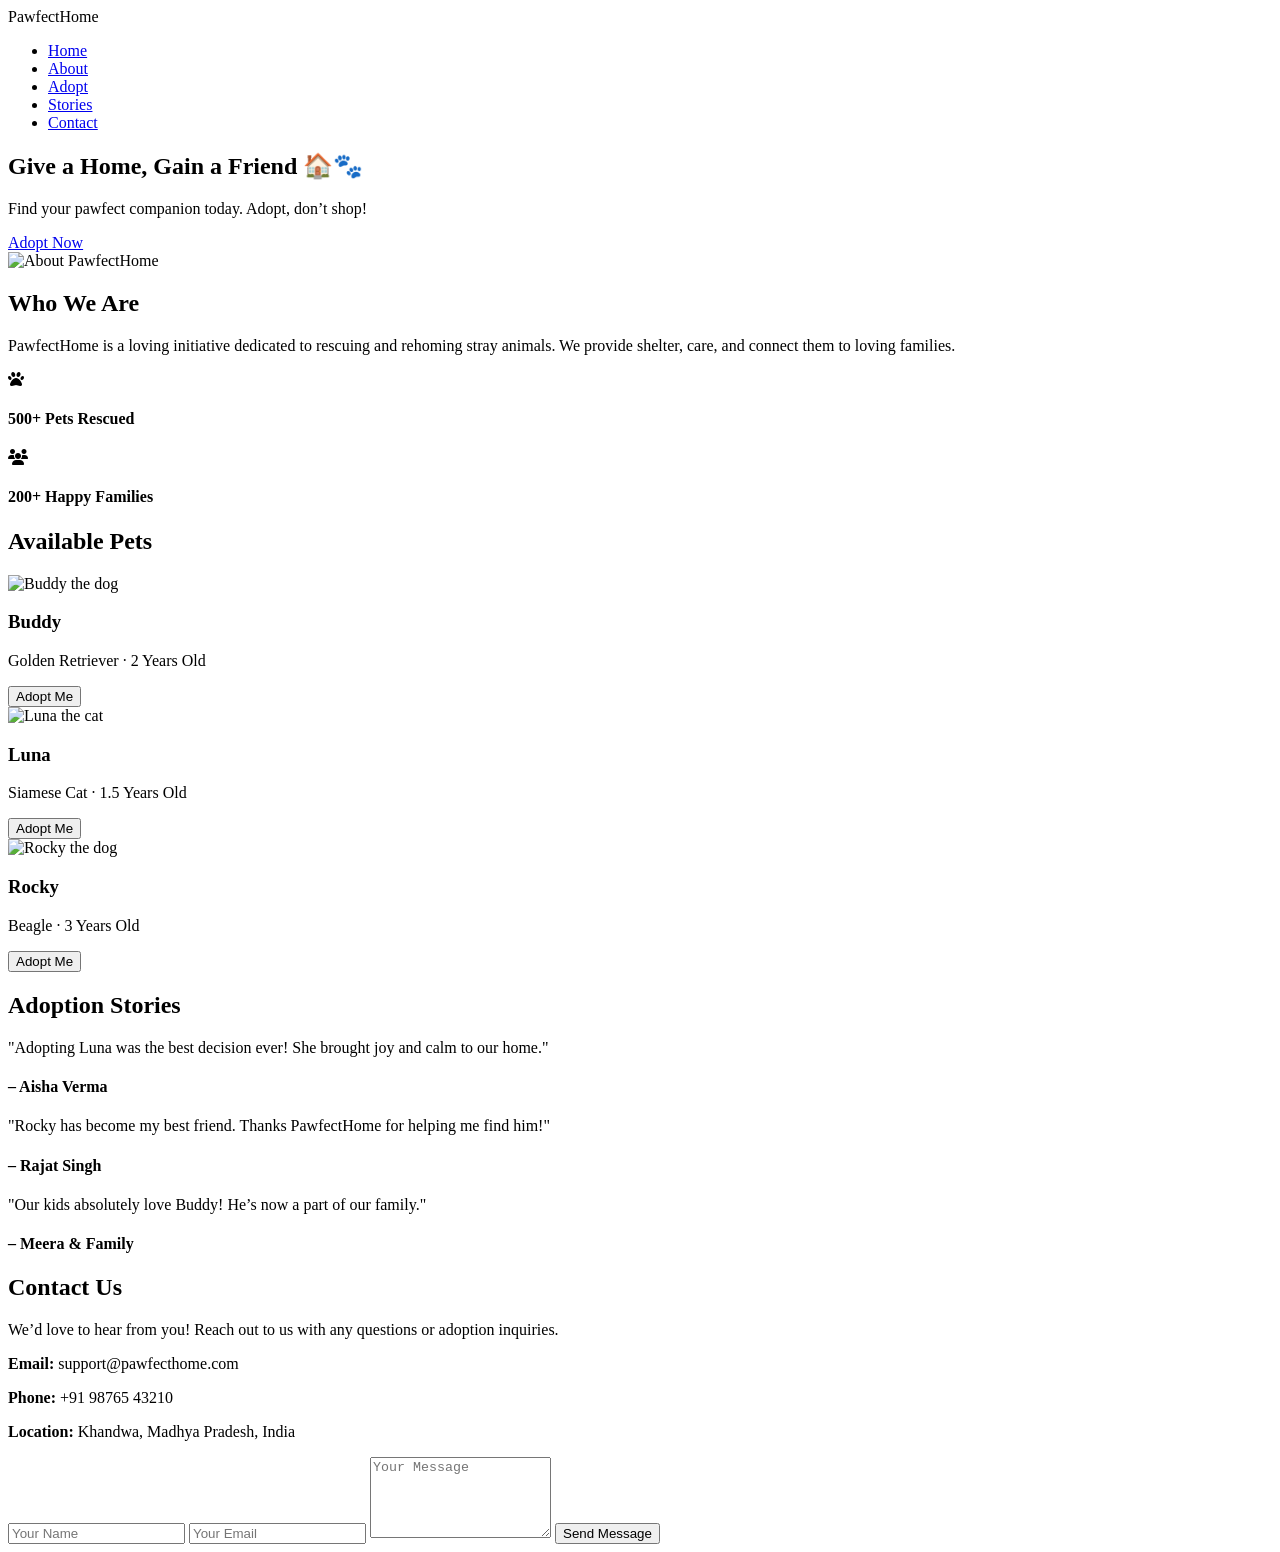
==== index.html @ afbe3dae "Add files via upload" ====
<!DOCTYPE html>
<html lang="en">
<head>
  <meta charset="UTF-8" />
  <meta name="viewport" content="width=device-width, initial-scale=1.0"/>
  <title>PawfectHome - Pet Adoption Portal</title>
  <link rel="stylesheet" href="/css/Style.css">
  <link rel="stylesheet" href="https://cdnjs.cloudflare.com/ajax/libs/font-awesome/6.4.0/css/all.min.css">

</head>
<body>
  <header class="navbar" id="navbar">
    <div class="container">
      <div class="logo">PawfectHome</div>
      <nav class="nav" id="nav">
        <ul>
          <li><a href="#home">Home</a></li>
          <li><a href="#about">About</a></li>
          <li><a href="#pets">Adopt</a></li>
          <li><a href="#stories">Stories</a></li>
          <li><a href="#contact">Contact</a></li>
        </ul>
      </nav>
      <div class="hamburger" id="hamburger">
      </div>
    </div>
  </header>
  <section class="hero" id="home">
  <div class="hero-content">
    <h1>Give a Home, Gain a Friend 🏠🐾</h1>
    <p>Find your pawfect companion today. Adopt, don’t shop!</p>
    <a href="#adopt" class="cta-btn">Adopt Now</a>
  </div>
</section>

  <section id="about" class="about-section reveal">
  <div class="about-container">
    <div class="about-image">
      <img src="../images/pets-3715733_640.jpg" alt="About PawfectHome">
    </div>
    <div class="about-content">
      <h2>Who We Are</h2>
      <p>
        PawfectHome is a loving initiative dedicated to rescuing and rehoming stray animals.
        We provide shelter, care, and connect them to loving families.
      </p>
      <div class="about-highlights">
        <div class="highlight-box">
          <i class="fas fa-paw"></i>
          <h4>500+ Pets Rescued</h4>
        </div>
        <div class="highlight-box">
          <i class="fas fa-users"></i>
          <h4>200+ Happy Families</h4>
        </div>
      </div>
    </div>
  </div>
</section>


  <section class="available-pets" id="pets">
  <h2>Available Pets</h2>
  <div class="pets-container">
    <div class="pet-card">
      <img src="../images/puppies-1871260_640.jpg" alt="Buddy the dog" />
      <h3>Buddy</h3>
      <p>Golden Retriever · 2 Years Old</p>
      <button>Adopt Me</button>
    </div>
    <div class="pet-card">
      <img src="../images/cat-2124270_640.jpg" alt="Luna the cat" />
      <h3>Luna</h3>
      <p>Siamese Cat · 1.5 Years Old</p>
      <button>Adopt Me</button>
    </div>
    <div class="pet-card">
      <img src="../images/beagle-5347232_640.jpg" alt="Rocky the dog" />
      <h3>Rocky</h3>
      <p>Beagle · 3 Years Old</p>
      <button>Adopt Me</button>
    </div>
  </div>
</section>


  <section class="adoption-stories" id="stories">
  <h2>Adoption Stories</h2>
  <div class="stories-container">
    <div class="story-card">
      <p>"Adopting Luna was the best decision ever! She brought joy and calm to our home."</p>
      <h4>– Aisha Verma</h4>
    </div>
    <div class="story-card">
      <p>"Rocky has become my best friend. Thanks PawfectHome for helping me find him!"</p>
      <h4>– Rajat Singh</h4>
    </div>
    <div class="story-card">
      <p>"Our kids absolutely love Buddy! He’s now a part of our family."</p>
      <h4>– Meera & Family</h4>
    </div>
  </div>
</section>

  <section class="contact" id="contact">
  <h2>Contact Us</h2>
  <p>We’d love to hear from you! Reach out to us with any questions or adoption inquiries.</p>
  
  <div class="contact-info">
    <p><strong>Email:</strong> support@pawfecthome.com</p>
    <p><strong>Phone:</strong> +91 98765 43210</p>
    <p><strong>Location:</strong> Khandwa, Madhya Pradesh, India</p>
  </div>

  <form class="contact-form">
    <input type="text" placeholder="Your Name" required>
    <input type="email" placeholder="Your Email" required>
    <textarea placeholder="Your Message" rows="5" required></textarea>
    <button type="submit">Send Message</button>
  </form>
</section>


  <script src="/javascript/Script.js"></script>

</body>
</html>
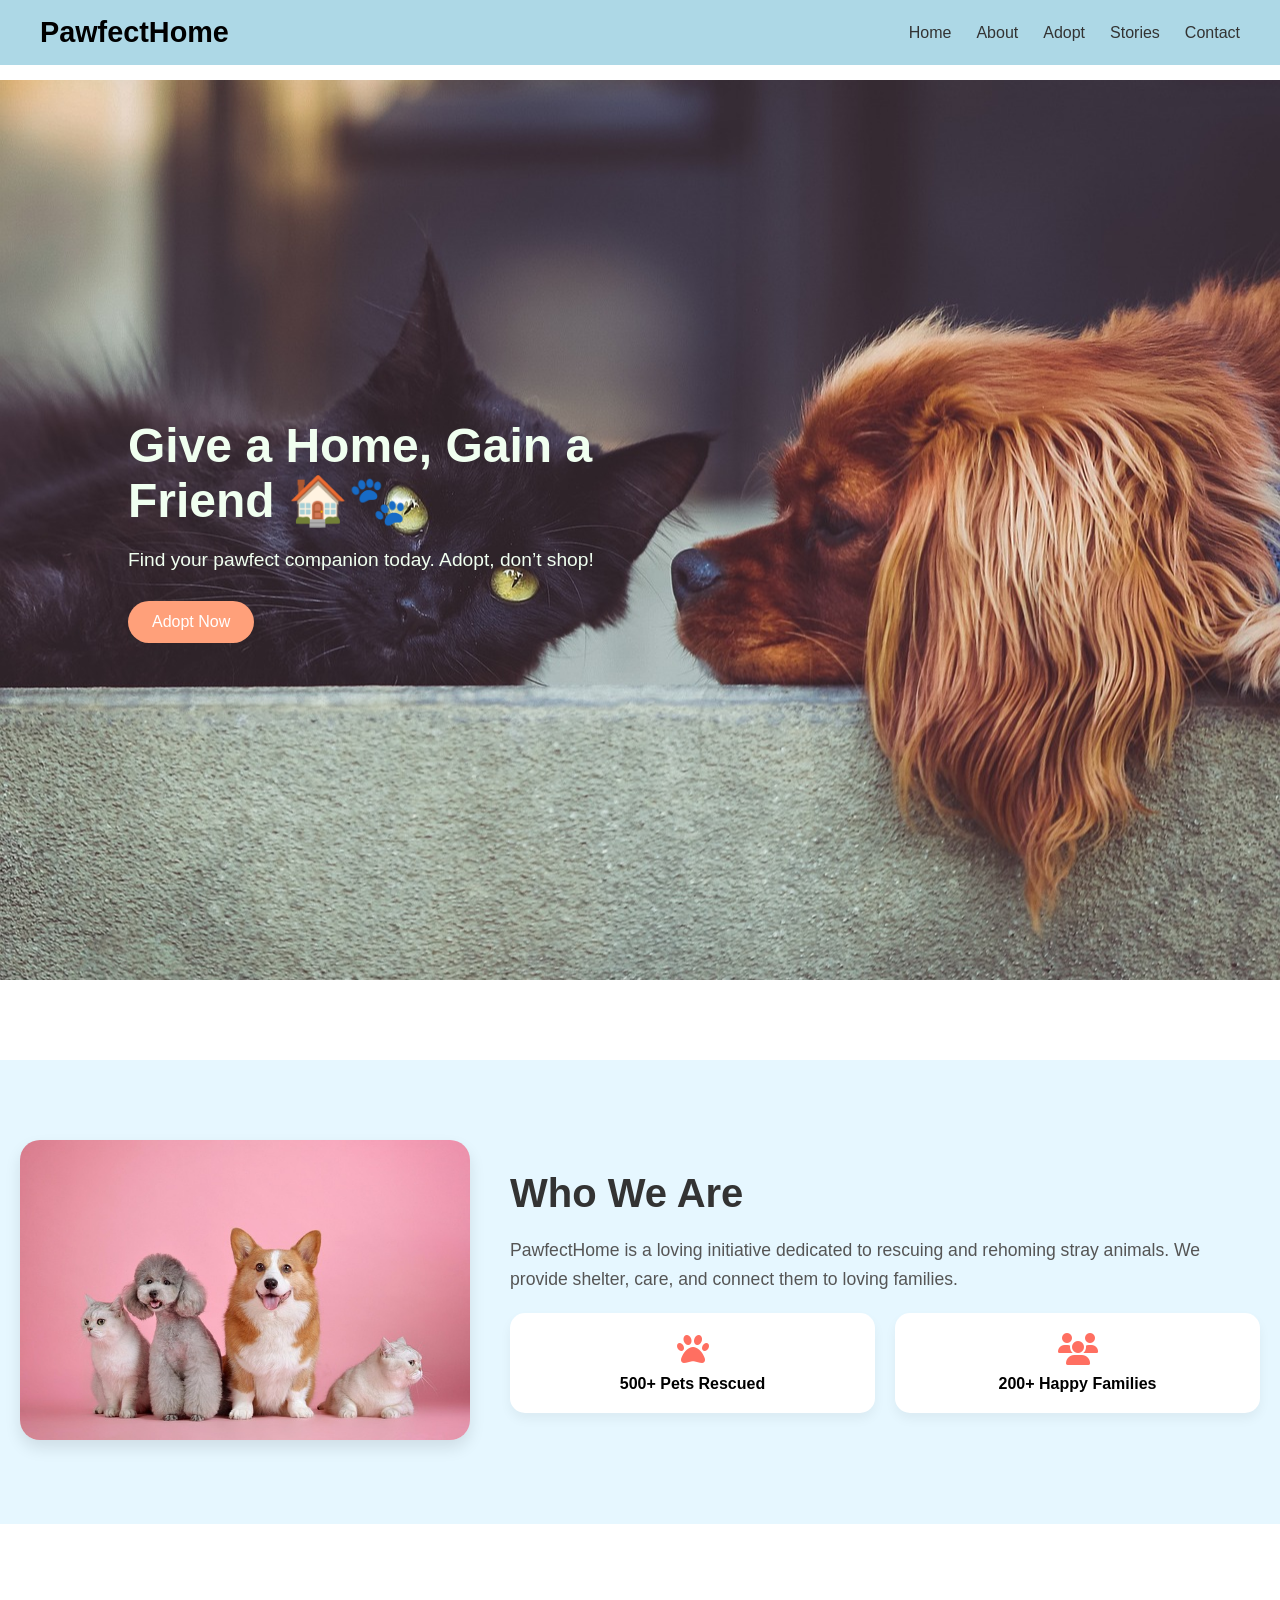
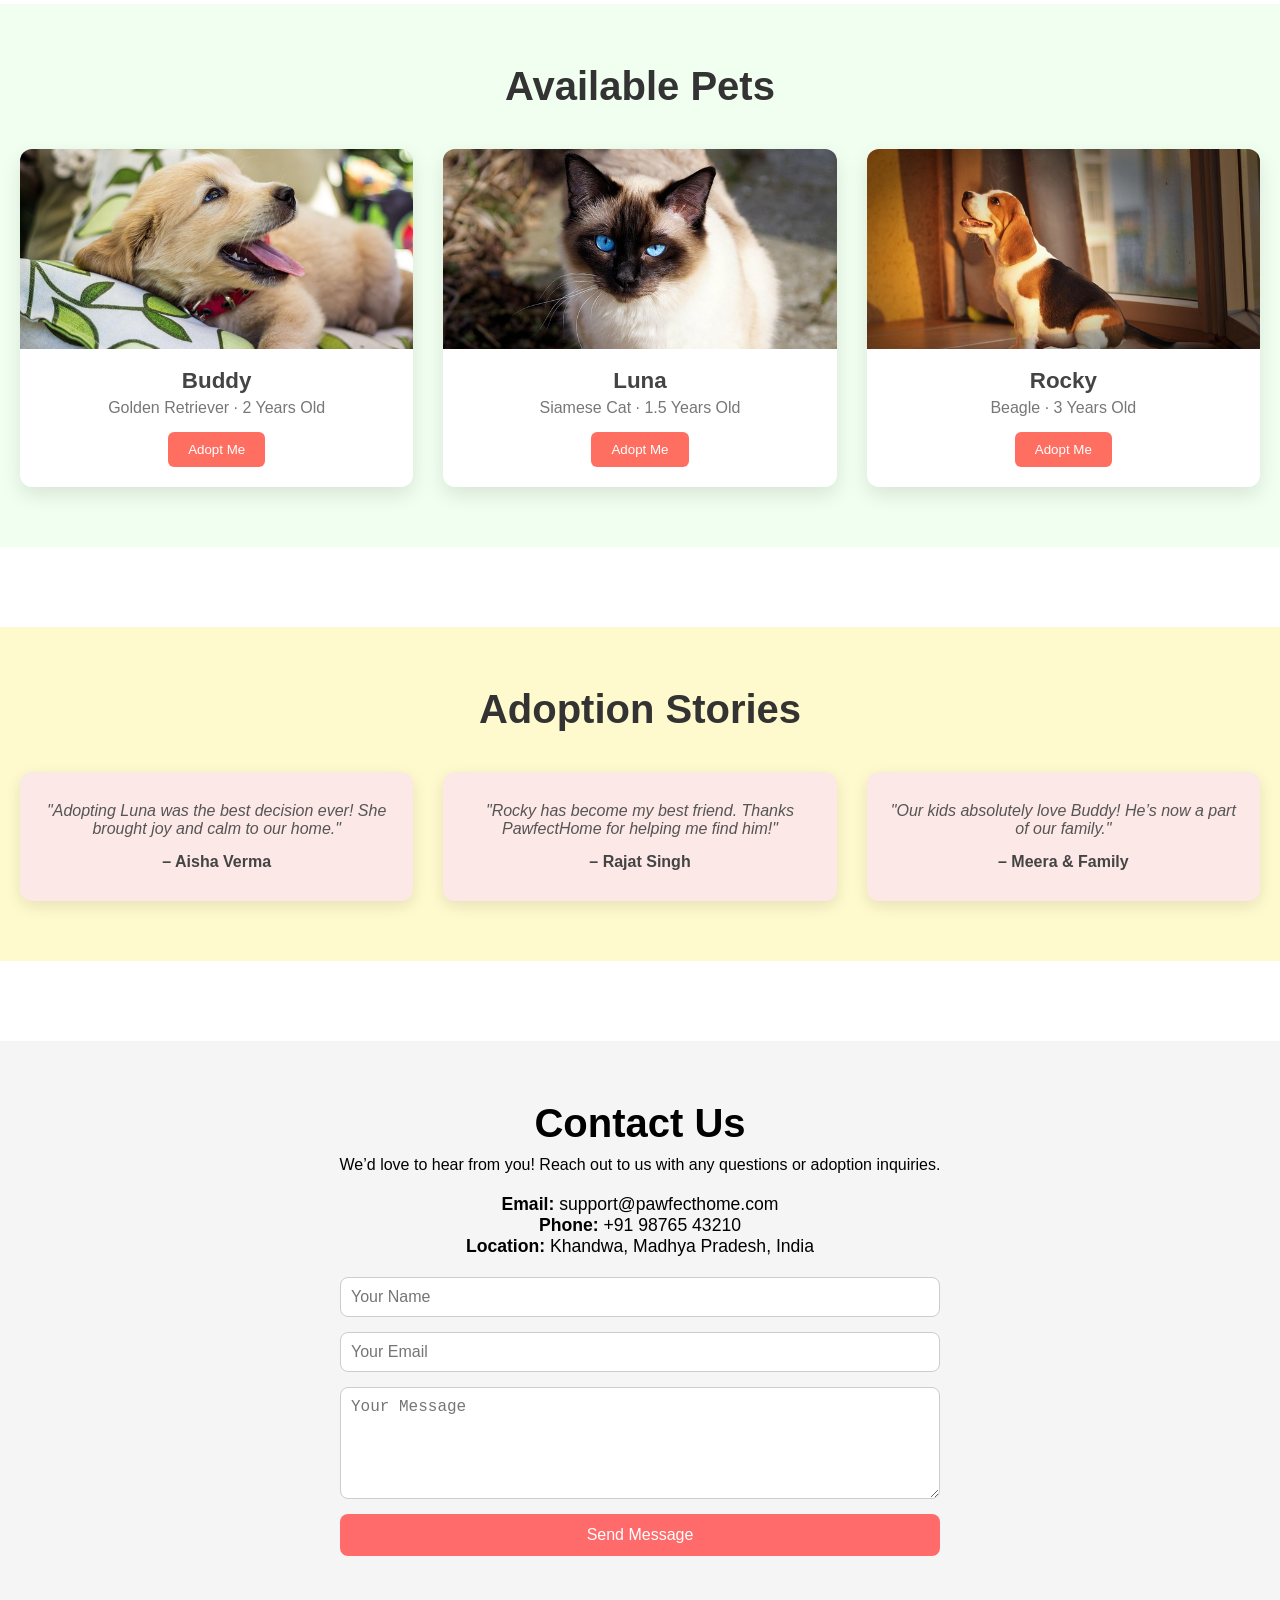
==== commit b12b4625: "Added missing files" ====
--- a/index.html
+++ b/index.html
@@ -1,127 +1,127 @@
-<!DOCTYPE html>
-<html lang="en">
-<head>
-  <meta charset="UTF-8" />
-  <meta name="viewport" content="width=device-width, initial-scale=1.0"/>
-  <title>PawfectHome - Pet Adoption Portal</title>
-  <link rel="stylesheet" href="/css/Style.css">
-  <link rel="stylesheet" href="https://cdnjs.cloudflare.com/ajax/libs/font-awesome/6.4.0/css/all.min.css">
-
-</head>
-<body>
-  <header class="navbar" id="navbar">
-    <div class="container">
-      <div class="logo">PawfectHome</div>
-      <nav class="nav" id="nav">
-        <ul>
-          <li><a href="#home">Home</a></li>
-          <li><a href="#about">About</a></li>
-          <li><a href="#pets">Adopt</a></li>
-          <li><a href="#stories">Stories</a></li>
-          <li><a href="#contact">Contact</a></li>
-        </ul>
-      </nav>
-      <div class="hamburger" id="hamburger">
-      </div>
-    </div>
-  </header>
-  <section class="hero" id="home">
-  <div class="hero-content">
-    <h1>Give a Home, Gain a Friend 🏠🐾</h1>
-    <p>Find your pawfect companion today. Adopt, don’t shop!</p>
-    <a href="#adopt" class="cta-btn">Adopt Now</a>
-  </div>
-</section>
-
-  <section id="about" class="about-section reveal">
-  <div class="about-container">
-    <div class="about-image">
-      <img src="../images/pets-3715733_640.jpg" alt="About PawfectHome">
-    </div>
-    <div class="about-content">
-      <h2>Who We Are</h2>
-      <p>
-        PawfectHome is a loving initiative dedicated to rescuing and rehoming stray animals.
-        We provide shelter, care, and connect them to loving families.
-      </p>
-      <div class="about-highlights">
-        <div class="highlight-box">
-          <i class="fas fa-paw"></i>
-          <h4>500+ Pets Rescued</h4>
-        </div>
-        <div class="highlight-box">
-          <i class="fas fa-users"></i>
-          <h4>200+ Happy Families</h4>
-        </div>
-      </div>
-    </div>
-  </div>
-</section>
-
-
-  <section class="available-pets" id="pets">
-  <h2>Available Pets</h2>
-  <div class="pets-container">
-    <div class="pet-card">
-      <img src="../images/puppies-1871260_640.jpg" alt="Buddy the dog" />
-      <h3>Buddy</h3>
-      <p>Golden Retriever · 2 Years Old</p>
-      <button>Adopt Me</button>
-    </div>
-    <div class="pet-card">
-      <img src="../images/cat-2124270_640.jpg" alt="Luna the cat" />
-      <h3>Luna</h3>
-      <p>Siamese Cat · 1.5 Years Old</p>
-      <button>Adopt Me</button>
-    </div>
-    <div class="pet-card">
-      <img src="../images/beagle-5347232_640.jpg" alt="Rocky the dog" />
-      <h3>Rocky</h3>
-      <p>Beagle · 3 Years Old</p>
-      <button>Adopt Me</button>
-    </div>
-  </div>
-</section>
-
-
-  <section class="adoption-stories" id="stories">
-  <h2>Adoption Stories</h2>
-  <div class="stories-container">
-    <div class="story-card">
-      <p>"Adopting Luna was the best decision ever! She brought joy and calm to our home."</p>
-      <h4>– Aisha Verma</h4>
-    </div>
-    <div class="story-card">
-      <p>"Rocky has become my best friend. Thanks PawfectHome for helping me find him!"</p>
-      <h4>– Rajat Singh</h4>
-    </div>
-    <div class="story-card">
-      <p>"Our kids absolutely love Buddy! He’s now a part of our family."</p>
-      <h4>– Meera & Family</h4>
-    </div>
-  </div>
-</section>
-
-  <section class="contact" id="contact">
-  <h2>Contact Us</h2>
-  <p>We’d love to hear from you! Reach out to us with any questions or adoption inquiries.</p>
-  
-  <div class="contact-info">
-    <p><strong>Email:</strong> support@pawfecthome.com</p>
-    <p><strong>Phone:</strong> +91 98765 43210</p>
-    <p><strong>Location:</strong> Khandwa, Madhya Pradesh, India</p>
-  </div>
-
-  <form class="contact-form">
-    <input type="text" placeholder="Your Name" required>
-    <input type="email" placeholder="Your Email" required>
-    <textarea placeholder="Your Message" rows="5" required></textarea>
-    <button type="submit">Send Message</button>
-  </form>
-</section>
-
-
-  <script src="/javascript/Script.js"></script>
-
-</body>
-</html>
+<!DOCTYPE html>
+<html lang="en">
+<head>
+  <meta charset="UTF-8" />
+  <meta name="viewport" content="width=device-width, initial-scale=1.0"/>
+  <title>PawfectHome - Pet Adoption Portal</title>
+  <link rel="stylesheet" href="Style.css">
+  <link rel="stylesheet" href="https://cdnjs.cloudflare.com/ajax/libs/font-awesome/6.4.0/css/all.min.css">
+
+</head>
+<body>
+  <header class="navbar" id="navbar">
+    <div class="container">
+      <div class="logo">PawfectHome</div>
+      <nav class="nav" id="nav">
+        <ul>
+          <li><a href="#home">Home</a></li>
+          <li><a href="#about">About</a></li>
+          <li><a href="#pets">Adopt</a></li>
+          <li><a href="#stories">Stories</a></li>
+          <li><a href="#contact">Contact</a></li>
+        </ul>
+      </nav>
+      <div class="hamburger" id="hamburger">
+      </div>
+    </div>
+  </header>
+  <section class="hero" id="home">
+  <div class="hero-content">
+    <h1>Give a Home, Gain a Friend 🏠🐾</h1>
+    <p>Find your pawfect companion today. Adopt, don’t shop!</p>
+    <a href="#adopt" class="cta-btn">Adopt Now</a>
+  </div>
+</section>
+
+  <section id="about" class="about-section reveal">
+  <div class="about-container">
+    <div class="about-image">
+      <img src="images/pets-3715733_640.jpg" alt="About PawfectHome">
+    </div>
+    <div class="about-content">
+      <h2>Who We Are</h2>
+      <p>
+        PawfectHome is a loving initiative dedicated to rescuing and rehoming stray animals.
+        We provide shelter, care, and connect them to loving families.
+      </p>
+      <div class="about-highlights">
+        <div class="highlight-box">
+          <i class="fas fa-paw"></i>
+          <h4>500+ Pets Rescued</h4>
+        </div>
+        <div class="highlight-box">
+          <i class="fas fa-users"></i>
+          <h4>200+ Happy Families</h4>
+        </div>
+      </div>
+    </div>
+  </div>
+</section>
+
+
+  <section class="available-pets" id="pets">
+  <h2>Available Pets</h2>
+  <div class="pets-container">
+    <div class="pet-card">
+      <img src="images/puppies-1871260_640.jpg" alt="Buddy the dog" />
+      <h3>Buddy</h3>
+      <p>Golden Retriever · 2 Years Old</p>
+      <button>Adopt Me</button>
+    </div>
+    <div class="pet-card">
+      <img src="images/cat-2124270_640.jpg" alt="Luna the cat" />
+      <h3>Luna</h3>
+      <p>Siamese Cat · 1.5 Years Old</p>
+      <button>Adopt Me</button>
+    </div>
+    <div class="pet-card">
+      <img src="images/beagle-5347232_640.jpg" alt="Rocky the dog" />
+      <h3>Rocky</h3>
+      <p>Beagle · 3 Years Old</p>
+      <button>Adopt Me</button>
+    </div>
+  </div>
+</section>
+
+
+  <section class="adoption-stories" id="stories">
+  <h2>Adoption Stories</h2>
+  <div class="stories-container">
+    <div class="story-card">
+      <p>"Adopting Luna was the best decision ever! She brought joy and calm to our home."</p>
+      <h4>– Aisha Verma</h4>
+    </div>
+    <div class="story-card">
+      <p>"Rocky has become my best friend. Thanks PawfectHome for helping me find him!"</p>
+      <h4>– Rajat Singh</h4>
+    </div>
+    <div class="story-card">
+      <p>"Our kids absolutely love Buddy! He’s now a part of our family."</p>
+      <h4>– Meera & Family</h4>
+    </div>
+  </div>
+</section>
+
+  <section class="contact" id="contact">
+  <h2>Contact Us</h2>
+  <p>We’d love to hear from you! Reach out to us with any questions or adoption inquiries.</p>
+  
+  <div class="contact-info">
+    <p><strong>Email:</strong> support@pawfecthome.com</p>
+    <p><strong>Phone:</strong> +91 98765 43210</p>
+    <p><strong>Location:</strong> Khandwa, Madhya Pradesh, India</p>
+  </div>
+
+  <form class="contact-form">
+    <input type="text" placeholder="Your Name" required>
+    <input type="email" placeholder="Your Email" required>
+    <textarea placeholder="Your Message" rows="5" required></textarea>
+    <button type="submit">Send Message</button>
+  </form>
+</section>
+
+
+  <script src="Script.js"></script>
+
+</body>
+</html>
--- a/Style.css
+++ b/Style.css
@@ -0,0 +1,405 @@
+
+* {
+  margin: 0;
+  padding: 0;
+  box-sizing: border-box;
+}
+html {
+  scroll-behavior: smooth;
+}
+
+body {
+  font-family: sans-serif;
+}
+
+.navbar {
+  width: 100%;
+  position: fixed;
+  top: 0;
+  left: 0;
+  background-color: lightblue;
+  transition: background-color 0.3s ease;
+  z-index: 999;
+  padding: 1rem 2rem;
+}
+
+.navbar.scrolled {
+  background-color: #ffa07a;
+  box-shadow: 0 2px 6px rgba(0,0,0,0.2);
+}
+
+.container {
+  max-width: 1200px;
+  margin: auto;
+  display: flex;
+  justify-content: space-between;
+  align-items: center;
+}
+
+.logo {
+  font-size: 1.8rem;
+  font-weight: bold;
+}
+
+.nav ul {
+  list-style: none;
+  display: flex;
+  gap: 25px;
+}
+
+.nav a {
+  font-family: 'Segoe UI', sans-serif;
+  text-decoration: none;
+  color: #333;
+  font-weight: 500;
+  transition: all 0.3s;
+}
+
+.nav a:hover{
+  color:#fff0f5 ;
+  background-color: pink;
+  padding: 5px 10px;
+  border-radius: 4px;
+}
+
+/* Hamburger */
+.hamburger {
+  display: none;
+  flex-direction: column;
+  gap: 6px;
+  cursor: pointer;
+}
+
+.hamburger span {
+  width: 25px;
+  height: 3px;
+  background: #333;
+  border-radius: 4px;
+}
+
+/* Responsive */
+@media (max-width: 768px) {
+  .nav {
+    display: none;
+    position: absolute;
+    top: 70px;
+    right: 20px;
+    background: #ffa07a;
+    padding: 1rem;
+    border-radius: 10px;
+  }
+
+  .nav.active {
+    display: block;
+  }
+
+  .nav ul {
+    flex-direction: column;
+    gap: 15px;
+  }
+
+  .hamburger {
+    display: flex;
+  }
+}
+section {
+  padding: 100px 30px;
+  margin-top: 80px;
+}
+
+#about {
+  background-color: #e6f7ff;
+}
+
+#pets {
+  background-color: #f0fff0;
+}
+
+#stories {
+  background-color: #fffacd;
+}
+
+#contact {
+  background-color: #f5f5f5;
+}
+
+
+.hero {
+  background-image: url('images/dog-2606759_1280.jpg'); 
+  background-size: cover;
+  background-position: center;
+  background-repeat: no-repeat;
+  min-height: 100vh;
+  display: flex;
+  align-items: center;
+  padding: 0 10%;
+  color: #333;
+}
+
+
+.hero-content {
+  max-width: 600px;
+}
+
+.hero-content h1 {
+  font-size: 3rem;
+  color: #f0fff0;
+  margin-bottom: 20px;
+}
+
+.hero-content p {
+  font-size: 1.2rem;
+  color: #f0fff0;
+  margin-bottom: 30px;
+}
+
+.cta-btn {
+  display: inline-block;
+  padding: 12px 24px;
+  background-color: #FFA07A;
+  color: white;
+  text-decoration: none;
+  font-size: 1rem;
+  border-radius: 30px;
+  transition: background-color 0.3s ease;
+}
+
+.cta-btn:hover {
+  background-color: #FF7F50;
+}
+
+.hero-image img {
+  max-width: 100%;
+  height: auto;
+}
+
+.about-section {
+  background: #fffaf2;
+  padding: 80px 20px;
+}
+
+.about-container {
+  display: flex;
+  align-items: center;
+  justify-content: space-between;
+  gap: 40px;
+  flex-wrap: wrap;
+}
+
+.about-image img {
+  width: 100%;
+  max-width: 450px;
+  border-radius: 20px;
+  box-shadow: 0 8px 16px rgba(0,0,0,0.1);
+}
+
+.about-content {
+  flex: 1;
+  min-width: 300px;
+}
+
+.about-content h2 {
+  font-size: 2.5rem;
+  color: #333;
+}
+
+.about-content p {
+  font-size: 1.1rem;
+  color: #555;
+  margin: 20px 0;
+  line-height: 1.6;
+}
+
+.about-highlights {
+  display: flex;
+  gap: 20px;
+  flex-wrap: wrap;
+}
+
+.highlight-box {
+  background-color: #fff;
+  padding: 20px;
+  flex: 1;
+  text-align: center;
+  border-radius: 15px;
+  box-shadow: 0 6px 12px rgba(0,0,0,0.05);
+}
+
+.highlight-box i {
+  font-size: 2rem;
+  color: #ff6f61;
+  margin-bottom: 10px;
+}
+
+/* Scroll Animation */
+.reveal {
+  opacity: 0;
+  transform: translateY(40px);
+  transition: all 0.6s ease;
+}
+.reveal.active {
+  opacity: 1;
+  transform: translateY(0);
+}
+
+/* Responsive */
+@media (max-width: 768px) {
+  .about-container {
+    flex-direction: column;
+    text-align: center;
+  }
+
+  .highlight-box {
+    flex: 100%;
+  }
+}
+.available-pets {
+  padding: 60px 20px;
+  background-color: #fff8f2;
+  text-align: center;
+}
+
+.available-pets h2 {
+  font-size: 2.5rem;
+  margin-bottom: 40px;
+  color: #333;
+}
+
+.pets-container {
+  display: grid;
+  grid-template-columns: repeat(auto-fit, minmax(240px, 1fr));
+  gap: 30px;
+}
+
+.pet-card {
+  background-color: #fff;
+  border-radius: 12px;
+  overflow: hidden;
+  box-shadow: 0 8px 20px rgba(0,0,0,0.1);
+  transition: transform 0.3s ease;
+}
+
+.pet-card:hover {
+  transform: scale(1.03);
+}
+
+.pet-card img {
+  width: 100%;
+  height: 200px;
+  object-fit: cover;
+}
+
+.pet-card h3 {
+  margin: 15px 0 5px;
+  font-size: 1.4rem;
+  color: #444;
+}
+
+.pet-card p {
+  margin-bottom: 15px;
+  color: #777;
+}
+
+.pet-card button {
+  background-color: #ff6f61;
+  color: #fff;
+  border: none;
+  padding: 10px 20px;
+  margin-bottom: 20px;
+  border-radius: 6px;
+  cursor: pointer;
+  transition: background 0.3s;
+}
+
+.pet-card button:hover {
+  background-color: #e85b50;
+}
+
+.adoption-stories {
+  padding: 60px 20px;
+  background-color: #fff;
+  text-align: center;
+}
+
+.adoption-stories h2 {
+  font-size: 2.5rem;
+  margin-bottom: 40px;
+  color: #333;
+}
+
+.stories-container {
+  display: grid;
+  grid-template-columns: repeat(auto-fit, minmax(280px, 1fr));
+  gap: 30px;
+}
+
+.story-card {
+  background-color: #fce8e6;
+  padding: 30px 20px;
+  border-radius: 12px;
+  box-shadow: 0 5px 15px rgba(0,0,0,0.1);
+  transition: transform 0.3s ease;
+}
+
+.story-card:hover {
+  transform: translateY(-5px);
+}
+
+.story-card p {
+  font-style: italic;
+  color: #555;
+  margin-bottom: 15px;
+}
+
+.story-card h4 {
+  font-weight: bold;
+  color: #444;
+}
+
+.contact {
+  background-color: #fefefe;
+  padding: 60px 20px;
+  text-align: center;
+}
+
+.contact h2 {
+  font-size: 2.5rem;
+  margin-bottom: 10px;
+}
+
+.contact-info {
+  margin: 20px 0;
+  font-size: 1.1rem;
+}
+
+.contact-form {
+  max-width: 600px;
+  margin: 0 auto;
+  display: flex;
+  flex-direction: column;
+  gap: 15px;
+}
+
+.contact-form input,
+.contact-form textarea {
+  padding: 10px;
+  border: 1px solid #ccc;
+  border-radius: 8px;
+  font-size: 1rem;
+}
+
+.contact-form button {
+  background-color: #ff6b6b;
+  color: white;
+  border: none;
+  padding: 12px;
+  border-radius: 8px;
+  cursor: pointer;
+  font-size: 1rem;
+  transition: background-color 0.3s ease;
+}
+
+.contact-form button:hover {
+  background-color: #e64949;
+}
+
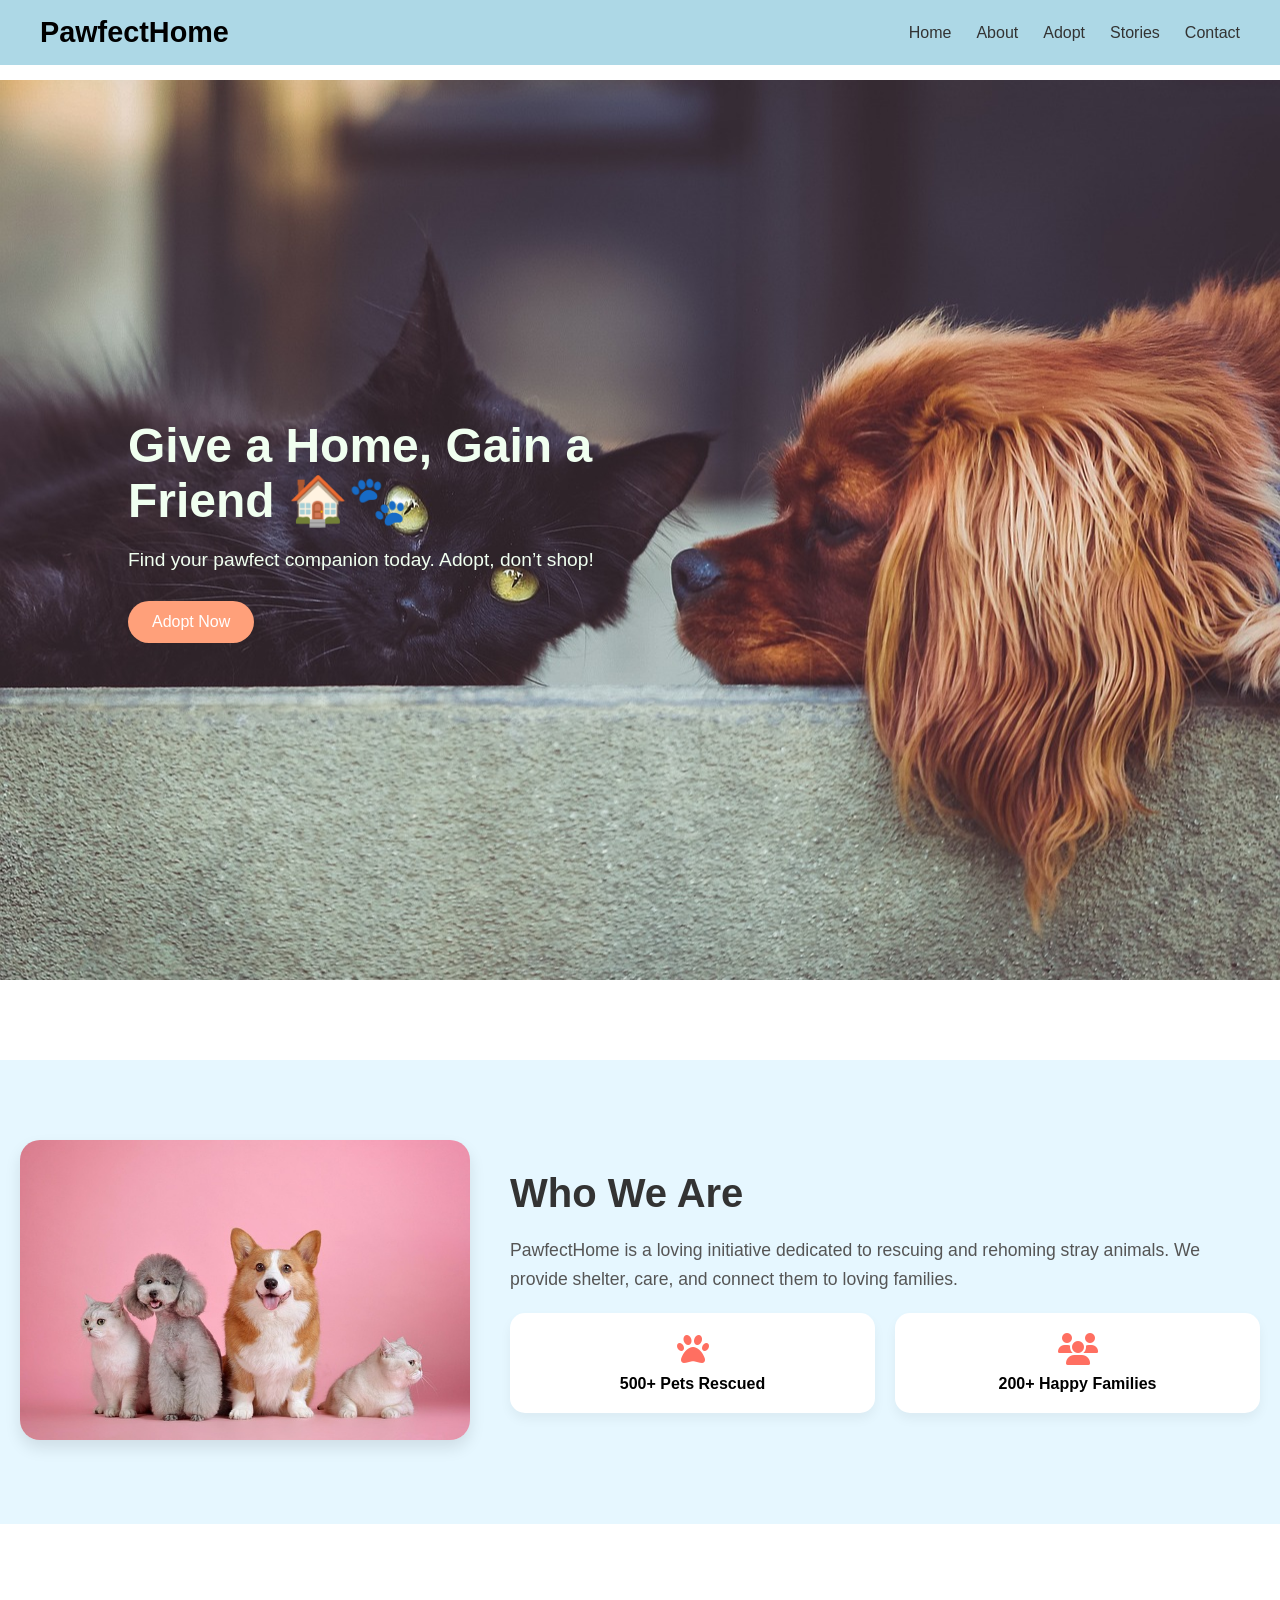
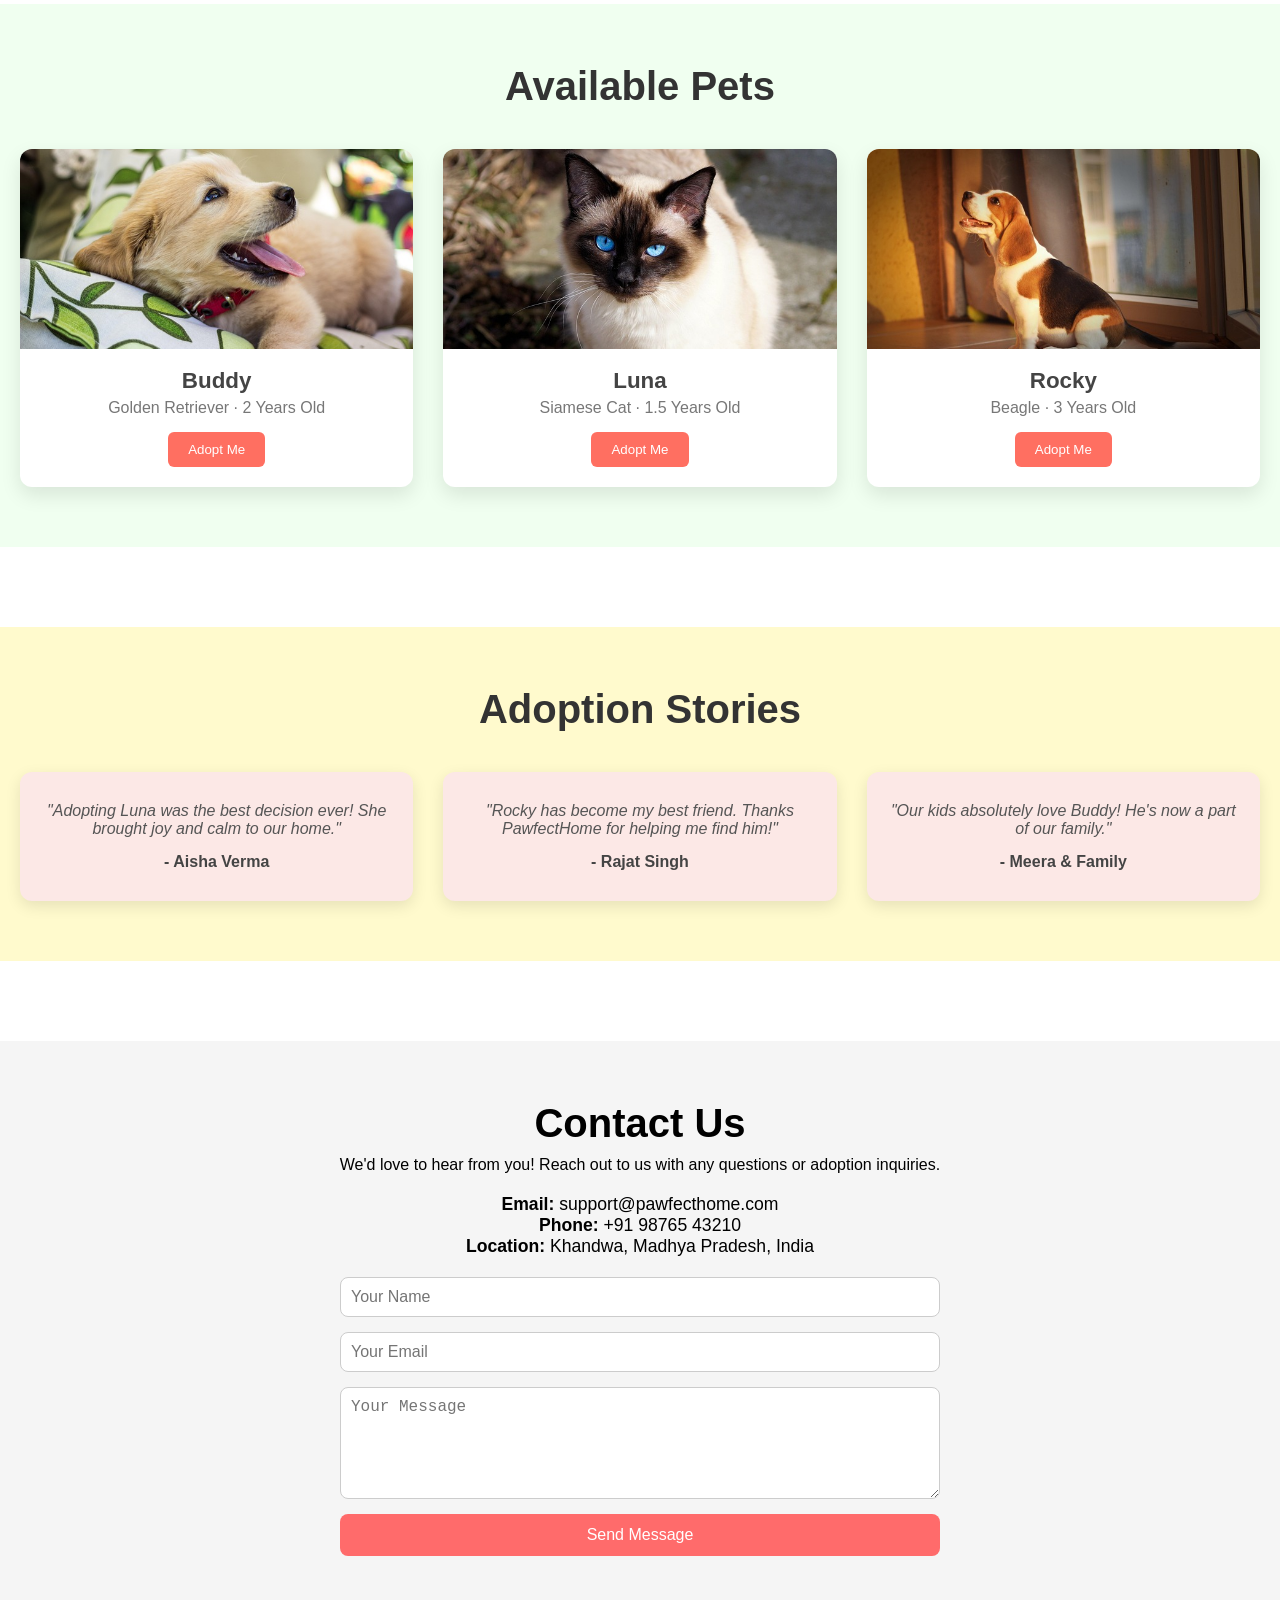
==== commit 0b11a313: "Update index.html" ====
--- a/index.html
+++ b/index.html
@@ -22,7 +22,9 @@
         </ul>
       </nav>
       <div class="hamburger" id="hamburger">
-      </div>
+   <i class="fas fa-bars"></i>
+   </div>
+
     </div>
   </header>
   <section class="hero" id="home">
@@ -89,22 +91,22 @@
   <div class="stories-container">
     <div class="story-card">
       <p>"Adopting Luna was the best decision ever! She brought joy and calm to our home."</p>
-      <h4>– Aisha Verma</h4>
+      <h4>- Aisha Verma</h4>
     </div>
     <div class="story-card">
       <p>"Rocky has become my best friend. Thanks PawfectHome for helping me find him!"</p>
-      <h4>– Rajat Singh</h4>
+      <h4>- Rajat Singh</h4>
     </div>
     <div class="story-card">
-      <p>"Our kids absolutely love Buddy! He’s now a part of our family."</p>
-      <h4>– Meera & Family</h4>
+      <p>"Our kids absolutely love Buddy! He's now a part of our family."</p>
+      <h4>- Meera & Family</h4>
     </div>
   </div>
 </section>
 
   <section class="contact" id="contact">
   <h2>Contact Us</h2>
-  <p>We’d love to hear from you! Reach out to us with any questions or adoption inquiries.</p>
+  <p>We'd love to hear from you! Reach out to us with any questions or adoption inquiries.</p>
   
   <div class="contact-info">
     <p><strong>Email:</strong> support@pawfecthome.com</p>
--- a/Style.css
+++ b/Style.css
@@ -1,4 +1,3 @@
-
 * {
   margin: 0;
   padding: 0;
@@ -79,8 +78,10 @@
 
 /* Responsive */
 @media (max-width: 768px) {
-  .nav {
+  .nav ul {
     display: none;
+    flex-direction: column;
+    gap: 15px;
     position: absolute;
     top: 70px;
     right: 20px;
@@ -89,19 +90,20 @@
     border-radius: 10px;
   }
 
-  .nav.active {
-    display: block;
-  }
-
-  .nav ul {
-    flex-direction: column;
-    gap: 15px;
+  .nav ul.active {
+    display: flex;
   }
 
   .hamburger {
     display: flex;
   }
-}
+  .nav ul li a:hover,.nav ul li a:active {
+  background-color: #fff;
+  color: #ff6347;
+  transform: scale(1.05);
+}
+}
+
 section {
   padding: 100px 30px;
   margin-top: 80px;
